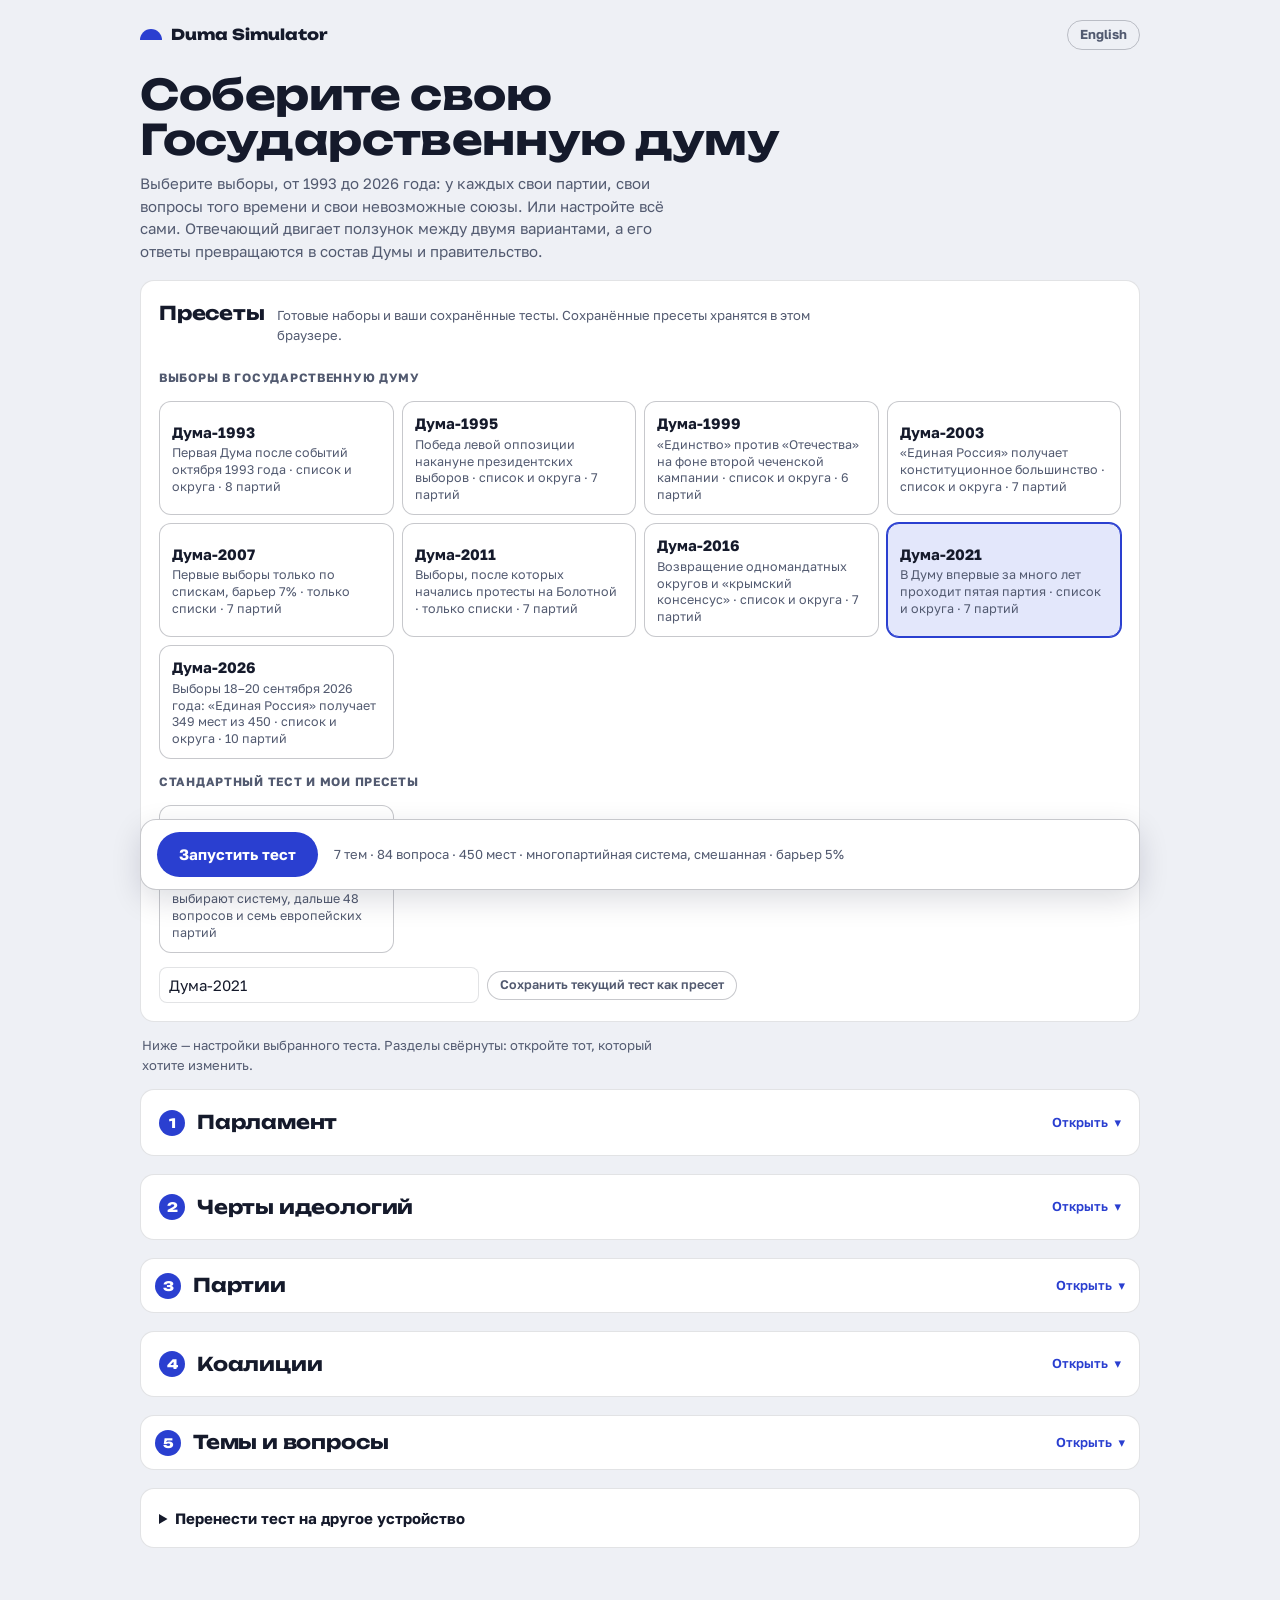
==== ru/index.html @ ae6814ba "Сделал работающую механику с сценариями коалиций" ====
<!DOCTYPE html>
<html lang="ru">
<head>
<meta charset="UTF-8">
<meta name="viewport" content="width=device-width, initial-scale=1">
<title>Duma Simulator — тест</title>
<meta name="description" content="Тест о Государственной думе: выборы 1993–2026 годов, партии, коалиции, правительство и состав Думы по вашим ответам.">
<!--redirect--><script>try{if(localStorage.getItem('duma-sim-lang')==='en')location.replace('../index.html');}catch(e){}</script><!--/redirect-->
<link rel="icon" type="image/svg+xml" href="../img/favicon.svg">
<link rel="icon" type="image/png" sizes="180x180" href="../img/icon-180.png">
<link rel="apple-touch-icon" href="../img/icon-180.png">
<link rel="preconnect" href="https://fonts.googleapis.com">
<link rel="preconnect" href="https://fonts.gstatic.com" crossorigin>
<link rel="stylesheet" href="https://fonts.googleapis.com/css2?family=Golos+Text:wght@400;500;600;700&family=Unbounded:wght@600;800&display=swap">
<link rel="stylesheet" href="../css/styles.css?v=30">
</head>
<body>

<div class="wrap">
  <div class="top">
    <div class="brand"><i></i>Duma Simulator</div>
    <div class="top-r">
      <button type="button" class="link" id="toBuild" hidden>← К настройкам теста</button>
      <!--lang--><a class="lang" href="../index.html" lang="en" onclick="try{localStorage.setItem('duma-sim-lang','en')}catch(e){}">English</a><!--/lang-->
    </div>
  </div>
  <main id="app"></main>
</div>

<script src="../vendor/d3.min.js?v=30"></script>
<script src="../vendor/d3-parliament.js?v=30"></script>
<script src="js/photos.js?v=30"></script>
<script src="js/logos.js?v=30"></script>
<script src="js/data.js?v=30"></script>
<script src="js/world.js?v=30"></script>
<script src="../js/map.js?v=30"></script>
<script src="js/future.js?v=30"></script>
<script src="../js/futmap.js?v=30"></script>
<script src="js/app.js?v=34"></script>
</body>
</html>
---- css/styles.css ----
/* Базовый сброс */
html{-webkit-text-size-adjust:100%}
body{margin:0}
img{max-width:100%}
[hidden]{display:none!important}

/* Layout: одна рабочая колонка 1040px; конструктор — пресеты и четыре пронумерованных шага, дальше тест идёт экран за экраном */
:root{
  --bg:#eef0f5; --surface:#ffffff; --sunk:#e5e8ef; --pend:#d3d8e3;
  --line:rgba(22,28,45,.12); --line2:rgba(22,28,45,.24);
  --ink:#151a2b; --ink2:#525a70; --ink3:#868da3;
  --accent:#2a3fd0; --accent-soft:#e3e7fb; --accent-mid:#b9c2f4; --on-accent:#ffffff;
  --accent2:#d9781a; --gold:#f2c230; --on-gold:#3a2c00; --up:#1f9d55; --down:#d64545;
  --wb-bg:#f8f9fa; --wb-fg:#202122; --wb-line:#a2a9b1; --wb-head:#eaecf0; --wb-link:#3366cc; --wb-mute:#54595d;
  --display:'Unbounded','Golos Text',system-ui,sans-serif;
  --body:'Golos Text',system-ui,-apple-system,'Segoe UI',sans-serif;
}
@media (prefers-color-scheme: dark){ :root:not([data-theme="light"]){
  --bg:#0f1220; --surface:#191d2e; --sunk:#232840; --pend:#31374f;
  --line:rgba(255,255,255,.09); --line2:rgba(255,255,255,.22);
  --ink:#e9ebf3; --ink2:#a3aabf; --ink3:#6b728b;
  --accent:#8f9dff; --accent-soft:#232b55; --accent-mid:#3a478c; --on-accent:#0f1220;
  --accent2:#f0a550; --gold:#ffd84d; --on-gold:#221a00; --up:#5fe39a; --down:#ff7b7b; color-scheme:dark } }
:root[data-theme="dark"]{
  --bg:#0f1220; --surface:#191d2e; --sunk:#232840; --pend:#31374f;
  --line:rgba(255,255,255,.09); --line2:rgba(255,255,255,.22);
  --ink:#e9ebf3; --ink2:#a3aabf; --ink3:#6b728b;
  --accent:#8f9dff; --accent-soft:#232b55; --accent-mid:#3a478c; --on-accent:#0f1220;
  --accent2:#f0a550; --gold:#ffd84d; --on-gold:#221a00; --up:#5fe39a; --down:#ff7b7b; color-scheme:dark }

*{box-sizing:border-box}
body{background:var(--bg);color:var(--ink);font:400 15px/1.5 var(--body)}
button,input,select,textarea{font:inherit;color:inherit}
:focus-visible{outline:2px solid var(--accent);outline-offset:2px;border-radius:6px}
h1,h2,h3{font-family:var(--display);text-wrap:balance;margin:0;letter-spacing:-.01em}
.wrap{max-width:1040px;margin:0 auto;padding-inline:20px;padding-block:20px 56px}
.top{display:flex;align-items:center;justify-content:space-between;gap:12px;flex-wrap:wrap;margin-bottom:22px}
.brand{font:800 15px var(--display);display:flex;align-items:center;gap:9px}
.top-r{display:flex;align-items:center;gap:6px 16px;flex-wrap:wrap}
.lang{font-size:13px;font-weight:700;color:var(--ink2);text-decoration:none;border:1px solid var(--line2);border-radius:999px;padding:4px 12px}
.lang:hover{color:var(--accent);border-color:var(--accent)}
.brand i{width:22px;height:11px;border-radius:22px 22px 0 0;background:var(--accent);display:block}
.dot{display:inline-block;width:10px;height:10px;border-radius:50%;margin-right:6px;flex-shrink:0}
.logo{display:inline-block;width:22px;height:22px;border-radius:6px;object-fit:contain;background:var(--wb-bg);border:2px solid var(--line2);margin-right:7px;vertical-align:-6px;flex-shrink:0}
.hint{font-size:13px;color:var(--ink2);margin:0;max-width:68ch}
.cta{border:0;border-radius:999px;background:var(--accent);color:var(--on-accent);font-weight:700;padding:11px 22px;cursor:pointer}
.cta:disabled{opacity:.35;cursor:default}
.cta.ghost{background:transparent;color:var(--accent);box-shadow:inset 0 0 0 1.5px var(--accent)}
.link{border:0;background:none;color:var(--ink2);font-weight:600;font-size:13.5px;cursor:pointer;padding:6px 0}
.link:hover{color:var(--accent)}
.link:disabled{opacity:.35;cursor:default}
.box{background:var(--surface);border:1px solid var(--line);border-radius:14px;padding:18px}
.stack{display:grid;gap:18px}

/* Зал (d3-parliament) */
.hemi svg{display:block;width:100%;height:auto;overflow:visible}
.hemi .seat{transition:fill .45s ease,opacity .3s}
.hemi .seat.dim{opacity:.13}
.hemi .big{fill:var(--ink);font:800 44px var(--display)}
.hemi .sm{fill:var(--ink2);font:500 17px var(--body)}

/* Конструктор */
.intro h1{font-size:clamp(26px,4.6vw,42px);line-height:1.08;margin-bottom:10px}
.intro p{color:var(--ink2);max-width:62ch;margin:0}
.step{display:grid;gap:14px}
.step>header{display:flex;align-items:baseline;gap:6px 12px;flex-wrap:wrap}
.step .num{font:800 13px var(--display);color:var(--on-accent);background:var(--accent);width:26px;height:26px;border-radius:50%;display:inline-flex;align-items:center;justify-content:center;flex-shrink:0;align-self:center}
.step h2{font-size:19px}
.presets{display:grid;grid-template-columns:repeat(auto-fill,minmax(190px,1fr));gap:8px}
.preset{position:relative;display:block;text-align:left;border:1.5px solid var(--line2);background:var(--surface);border-radius:12px;padding:10px 12px;cursor:pointer;min-width:0}
.preset:hover{border-color:var(--accent)}
.preset[aria-pressed="true"]{border-color:var(--accent);box-shadow:0 0 0 1px var(--accent);background:var(--accent-soft)}
.preset b{display:block;padding-right:18px}
.preset span{display:block;font-size:12.5px;color:var(--ink2);line-height:1.35;margin-top:2px}
.pwrap{position:relative;min-width:0;display:grid}
.pwrap .x{position:absolute;top:4px;right:4px;width:24px;height:24px;font-size:16px}
.psave{display:flex;gap:8px;flex-wrap:wrap;align-items:center}
.psave .in{flex:1;min-width:160px;max-width:320px}
.parl{display:grid;grid-template-columns:1.1fr .9fr;gap:28px;align-items:center}
.parl-form{display:grid;gap:16px;min-width:0}
.lbl{font-size:12px;font-weight:700;letter-spacing:.06em;text-transform:uppercase;color:var(--ink2);display:block;margin-bottom:6px}
.seats{display:flex;align-items:center;gap:14px}
.seats input[type=number]{width:108px;font:800 24px var(--display);padding:6px 10px;border:1.5px solid var(--line2);border-radius:10px;background:var(--surface);font-variant-numeric:tabular-nums}
.seats input[type=range]{flex:1;min-width:0;accent-color:var(--accent)}
.chips{display:flex;flex-wrap:wrap;gap:6px}
.chip{border:1px solid var(--line2);background:var(--surface);border-radius:999px;padding:4px 12px;font-size:12.5px;font-weight:600;cursor:pointer;color:var(--ink2);display:inline-flex;align-items:center}
.chip:hover,.chip[aria-pressed="true"]{border-color:var(--accent);color:var(--accent)}
.chip[aria-pressed="true"]{background:var(--accent-soft)}
.sys{border:0;padding:0;margin:0;display:grid;grid-template-columns:repeat(auto-fit,minmax(170px,1fr));gap:8px;min-width:0}
.sys label{position:relative;display:block;border:1.5px solid var(--line2);border-radius:12px;padding:10px 12px;cursor:pointer;background:var(--surface)}
.sys input[type=radio],.sys input[type=checkbox]{position:absolute;opacity:0}
.sys label:has(input:checked){border-color:var(--accent);box-shadow:0 0 0 1px var(--accent);background:var(--accent-soft)}
.sys label:has(input:focus-visible){outline:2px solid var(--accent);outline-offset:2px}
.sys label:has(input:disabled){opacity:.45;cursor:default}
.sys b{display:block;font-weight:700;margin-bottom:2px;line-height:1.25}
.sys span{font-size:12.5px;color:var(--ink2);line-height:1.4;display:block}
.parl-fig{margin:0;min-width:0}
.parl-leg{display:flex;flex-wrap:wrap;justify-content:center;gap:4px 16px;font-size:12.5px;color:var(--ink2);margin-top:8px}
.parl-leg b{color:var(--ink);font-variant-numeric:tabular-nums}
.ring{display:inline-block;width:10px;height:10px;border-radius:50%;border:3px solid var(--accent2);margin-right:6px}
.note{font-size:12.5px;color:var(--ink2);background:var(--sunk);border-radius:8px;padding:8px 11px}

.rows{display:grid;gap:6px}
.in{width:100%;min-width:0;border:1px solid var(--line);border-radius:8px;background:var(--surface);padding:6px 9px}
.in:hover{border-color:var(--line2)}
textarea.in{resize:vertical;line-height:1.35;display:block}
input[type=color]{width:34px;height:32px;padding:2px;border:1px solid var(--line2);border-radius:8px;background:var(--surface);cursor:pointer}
.x{border:0;background:none;color:var(--ink3);cursor:pointer;font-size:18px;line-height:1;width:30px;height:30px;border-radius:8px}
.x:hover{color:var(--down);background:var(--sunk)}
.x:disabled{opacity:.3;cursor:default}
.add{justify-self:start;border:1px dashed var(--line2);background:none;border-radius:8px;padding:6px 12px;font-size:13px;font-weight:600;color:var(--ink2);cursor:pointer}
.add:hover{color:var(--accent);border-color:var(--accent)}
.card{border:1px solid var(--line);border-radius:12px;background:var(--surface)}
.card>summary{cursor:pointer;padding:11px 14px;display:flex;align-items:center;gap:6px;font-weight:700}
.card>summary small{margin-left:auto;font-weight:500;color:var(--ink2);font-size:12.5px;white-space:nowrap}
.c-body{padding:4px 14px 14px;display:grid;gap:12px}
.c-body:empty{display:none}
.f-f{display:grid;grid-template-columns:34px minmax(120px,1fr) 2fr 30px;gap:8px;align-items:center}
.f-logo{display:flex;align-items:center;gap:10px;flex-wrap:wrap;font-size:13px;color:var(--ink2)}
.f-logo .logo{width:44px;height:44px;border-radius:10px;margin:0}
.f-logo .ph{width:44px;height:44px;border-radius:10px;border:1px dashed var(--line2);display:inline-flex;align-items:center;justify-content:center;font-size:11px;color:var(--ink3)}
.f-logo input[type=file]{font-size:12.5px;max-width:100%}
.tg{display:grid;grid-template-columns:110px 1fr;gap:8px;align-items:start}
.tg>span{font-size:11.5px;font-weight:700;letter-spacing:.05em;text-transform:uppercase;color:var(--ink3);padding-top:5px}
.tchip{border:1px solid var(--line2);background:var(--surface);border-radius:999px;padding:3px 10px;font-size:12.5px;font-weight:600;color:var(--ink2);cursor:pointer;display:inline-flex;align-items:center;gap:5px}
.tchip small{font-size:11px;font-weight:500;opacity:.85}
.tchip[data-l="1"]{background:var(--accent-soft);color:var(--ink);border-color:var(--accent-mid)}
.tchip[data-l="2"]{background:var(--accent-mid);color:var(--ink);border-color:var(--accent)}
.tchip[data-l="3"]{background:var(--accent);color:var(--on-accent);border-color:var(--accent)}
span.tchip{cursor:default}
.tchip .rm{border:0;background:none;color:inherit;cursor:pointer;padding:0 0 0 2px;font-size:14px;line-height:1}
.t-f{display:grid;grid-template-columns:34px 1.2fr 1fr 1fr 30px;gap:8px;align-items:center}
.q{border-top:1px solid var(--line);padding-top:12px;display:grid;gap:8px}
.q.off .q-ab,.q.off .q-t,.q.off .q-ax{opacity:.45}
.q-head{display:grid;grid-template-columns:22px 1fr 30px;gap:8px;align-items:center}
.q-head input[type=checkbox]{width:18px;height:18px;accent-color:var(--accent)}
.q-t{font-weight:700}
.q-ab{display:grid;grid-template-columns:1fr 1fr;gap:10px;padding-left:30px}
.opt{display:grid;gap:6px;min-width:0;align-content:start}
.opt label{display:grid;grid-template-columns:16px 1fr;gap:6px;align-items:start;font:800 12px var(--display);color:var(--ink3)}
.opt label span{padding-top:9px}
.trs{display:flex;flex-wrap:wrap;gap:5px;align-items:center;padding-left:22px}
.tsel{width:auto;max-width:150px;padding:3px 6px;font-size:12.5px;border-radius:999px;color:var(--ink2)}
.q-ax{padding-left:30px;display:grid;grid-template-columns:1fr auto;gap:10px;align-items:center;font-size:12px;color:var(--ink2)}
.q-ax svg{display:block;width:100%;height:auto}
.q-ax .in{width:auto;font-size:12.5px;padding:3px 6px}
.launch{position:sticky;bottom:calc(10px + env(safe-area-inset-bottom,0px));z-index:5;display:flex;align-items:center;gap:8px 16px;flex-wrap:wrap;background:var(--surface);border:1px solid var(--line2);border-radius:16px;padding:12px 16px;box-shadow:0 10px 30px rgba(10,14,40,.14)}
.launch span{font-size:13px;color:var(--ink2);flex:1;min-width:150px}
.io textarea{width:100%;min-height:120px;font:12px/1.4 ui-monospace,Consolas,monospace;margin:8px 0}
.io summary{cursor:pointer;font-weight:700}
.io .r{display:flex;gap:8px 14px;flex-wrap:wrap;align-items:center}

/* Приоритеты и вердикт о системе */
.narrow{max-width:720px;margin:0 auto}
.narrow h2,.res h2{font-size:clamp(24px,4vw,36px);line-height:1.1;margin-bottom:8px}
.lead{color:var(--ink2);margin:0 0 16px;max-width:60ch}
.lead b{color:var(--ink)}
.pr{display:grid;grid-template-columns:1fr 64px;gap:8px 12px;align-items:center;background:var(--surface);border:1px solid var(--line);border-radius:12px;padding:10px 12px}
.pr.off .nm,.pr.off .st{opacity:.45}
.pr .nm{font-weight:700;line-height:1.2;min-width:0}
.pr .nm small{display:block;font-weight:500;font-size:12px;color:var(--ink2);margin-top:2px}
.pr .st{text-align:right;font:800 18px var(--display);font-variant-numeric:tabular-nums;line-height:1}
.pr .st small{display:block;font:600 10.5px var(--body);color:var(--ink3);margin-top:3px}
.seg{grid-column:1/-1;display:flex;gap:2px;background:var(--sunk);border-radius:10px;padding:3px}
.seg button{flex:1;min-width:0;border:0;background:none;border-radius:7px;padding:6px 2px;font-size:12.5px;font-weight:600;color:var(--ink2);cursor:pointer;white-space:nowrap;overflow:hidden;text-overflow:ellipsis}
.seg button[aria-checked="true"]{background:var(--accent);color:var(--on-accent)}
.seg button[data-l="0"][aria-checked="true"]{background:var(--ink3);color:var(--surface)}
.go{display:flex;align-items:center;gap:14px;flex-wrap:wrap;margin-top:18px}
.go span{font-size:13px;color:var(--ink2)}
.vd{display:grid;gap:8px;margin:0 0 14px}
.vd div{display:grid;grid-template-columns:minmax(0,1.3fr) 1fr 34px;gap:10px;align-items:center;font-size:13.5px}
.vd div.win{font-weight:700}
.vd i{display:block;height:8px;border-radius:4px;background:var(--pend);overflow:hidden}
.vd i b{display:block;height:100%;background:var(--ink3);border-radius:4px}
.vd .win i b{background:var(--accent)}
.vd em{font:800 13px var(--display);font-style:normal;text-align:right;font-variant-numeric:tabular-nums}

/* Вопрос */
.prog{display:flex;gap:3px;margin-bottom:22px}
.prog i{flex:1;height:5px;border-radius:3px;background:var(--pend)}
.prog i.gap{margin-left:7px}
.prog i.done{background:var(--accent)}
.prog i.skip{background:color-mix(in srgb,var(--accent) 35%,var(--pend))}
.prog i.cur{background:var(--ink2)}
.meta{display:flex;align-items:center;gap:8px 10px;flex-wrap:wrap;font-size:13px;color:var(--ink2);margin-bottom:12px}
.meta b{color:var(--ink);font-size:14px}
.pill{border-radius:999px;padding:2px 10px;background:var(--surface);border:1px solid var(--line2);font-weight:700;color:var(--ink);font-size:12px}
.pill.d{border-color:var(--accent2)}
.qtitle{font-size:clamp(22px,3.4vw,32px);line-height:1.15;margin-bottom:20px}
.poles{display:grid;grid-template-columns:1fr 1fr;gap:12px}
.pole{border:1.5px solid var(--line2);background:var(--surface);border-radius:12px;padding:12px 14px;line-height:1.4;font-weight:600;cursor:pointer;text-align:left;opacity:var(--o,1);transition:border-color .2s,opacity .2s;min-width:0}
.pole.r{text-align:right}
.pole em{display:block;font:800 12px var(--display);font-style:normal;color:var(--ink3);margin-bottom:3px}
.pole.on{border-color:var(--accent);box-shadow:0 0 0 1px var(--accent)}
.pole.on em{color:var(--accent)}
.track{position:relative;height:56px;margin:14px 18px 0;touch-action:none;cursor:pointer;user-select:none;-webkit-user-select:none}
.track .rail{position:absolute;left:0;right:0;top:25px;height:6px;border-radius:3px;background:var(--pend)}
.track .tick{position:absolute;top:21px;width:2px;height:14px;margin-left:-1px;background:var(--line2)}
.track .tick.c{background:var(--ink3);height:18px;top:19px}
.track .fill{position:absolute;top:25px;height:6px;border-radius:3px;background:var(--accent)}
.ball{position:absolute;top:10px;width:36px;height:36px;margin-left:-18px;border-radius:50%;background:var(--surface);border:3px solid var(--ink3);box-shadow:0 4px 14px rgba(0,0,0,.18);cursor:grab;outline:none;transition:border-color .2s,transform .15s}
.ball::after{content:"";position:absolute;inset:7px;border-radius:50%;background:var(--ink3)}
.track.set .ball{border-color:var(--accent)}
.track.set .ball::after{background:var(--accent)}
.ball:focus-visible{box-shadow:0 0 0 4px color-mix(in srgb,var(--accent) 35%,transparent),0 4px 14px rgba(0,0,0,.18)}
.track.drag .ball{cursor:grabbing;transform:scale(1.12)}
.track.anim .ball,.track.anim .fill{transition:left .25s ease,width .25s ease,border-color .2s}
.val{text-align:center;font-size:13.5px;font-weight:600;color:var(--ink2);min-height:20px;margin-top:2px}
.nav2{display:flex;align-items:center;gap:18px;flex-wrap:wrap;margin-top:22px}
.kbd{font-size:11.5px;color:var(--ink3);margin-top:12px}
@media (hover:none){.kbd{display:none}}

/* Табло */
.board h2{font-size:clamp(18px,3vw,26px);line-height:1.15}
.board h2 em{font-style:normal;color:var(--accent)}
.board .eyebrow{font-size:11px;font-weight:700;letter-spacing:.12em;text-transform:uppercase;color:var(--ink2)}
.bcols{display:grid;grid-template-columns:1.05fr .95fr;gap:28px;align-items:center;margin-top:14px}
.bcols>*{min-width:0}
.sb{position:relative}
.sr{position:absolute;left:0;right:0;height:40px;display:grid;grid-template-columns:22px 1fr 54px 44px;gap:10px;align-items:center;padding:0 10px 0 8px;border-radius:9px;background:var(--sunk);border-left:4px solid var(--c);transition:top .8s cubic-bezier(.2,.8,.2,1)}
.sr.maj{box-shadow:0 0 0 2px var(--gold)}
.sr .rk{font:800 13px var(--display);color:var(--ink2);text-align:center}
.sr .nm{min-width:0}
.sr .nm b{display:block;font-size:13.5px;white-space:nowrap;overflow:hidden;text-overflow:ellipsis;line-height:1.2}
.sr .nm .logo{width:16px;height:16px;border-width:1px;border-radius:4px;margin-right:5px;vertical-align:-3px}
.sr .bar{display:block;position:relative;height:4px;border-radius:2px;background:var(--pend);margin-top:4px}
.sr .bar span{position:absolute;left:0;top:0;bottom:0;border-radius:2px;background:var(--c);transition:width .7s ease}
.sr .bar em{position:absolute;left:70%;top:-3px;bottom:-3px;width:2px;background:var(--ink3)}
.sr .pts{justify-self:center;font:800 12px var(--display);color:var(--on-gold);background:var(--gold);border-radius:7px;padding:3px 6px;min-width:40px;text-align:center;opacity:0;transform:scale(.4);transition:opacity .25s,transform .4s cubic-bezier(.3,1.6,.5,1)}
.sr .pts.show{opacity:1;transform:none}
.sr .pts.zero{background:var(--pend);color:var(--ink2)}
.sr .pts.neg{background:var(--down);color:var(--surface)}
.sr .tot{text-align:right;font:800 17px var(--display);font-variant-numeric:tabular-nums}
.msg{min-height:22px;margin:10px 0 0;font-weight:700;text-align:center}
.bfoot{display:flex;justify-content:space-between;gap:10px;flex-wrap:wrap;margin-top:12px;font-size:12px;color:var(--ink2)}
.bnav{display:flex;align-items:center;justify-content:space-between;gap:12px;flex-wrap:wrap;margin-top:16px}

/* Результат */
.main{display:grid;grid-template-columns:1.1fr .9fr;gap:32px;align-items:center}
.main>*{min-width:0}
.leg{display:grid;gap:2px}
.row{display:grid;grid-template-columns:auto minmax(0,1.5fr) 1fr auto;gap:8px;align-items:center;border:0;background:none;text-align:left;padding:7px 6px;border-radius:8px;cursor:pointer;font-size:13.5px}
.row:hover,.row[aria-pressed="true"]{background:var(--sunk)}
.row .dot,.row .logo{margin:0}
.row b{white-space:nowrap;overflow:hidden;text-overflow:ellipsis}
.row .bar{height:8px;border-radius:4px;background:var(--pend);overflow:hidden}
.row .bar span{display:block;height:100%;border-radius:4px;transition:width .5s}
.row .n{text-align:right;font:800 13px var(--display);font-variant-numeric:tabular-nums;white-space:nowrap}
.row .n small{font:500 11px var(--body);color:var(--ink2);margin-right:6px}
.row.zero{opacity:.45}
.desc{font-size:13px;color:var(--ink2);background:var(--sunk);border-radius:8px;padding:9px 11px;margin-top:8px;min-height:40px}
.desc b{color:var(--ink)}
.box h3{font-size:15px;margin-bottom:4px}
.box .hint{margin-bottom:10px}
.coal{display:grid;grid-template-columns:repeat(auto-fit,minmax(240px,1fr));gap:8px}
.co{border:1px solid var(--line2);border-radius:10px;padding:9px 11px;min-width:0}
.co .t{display:flex;justify-content:space-between;align-items:baseline;gap:8px;font-size:13px;font-weight:700}
.co .t em{font:800 14px var(--display);font-style:normal;color:var(--accent)}
.co .bar{position:relative;display:flex;height:10px;border-radius:5px;overflow:hidden;background:var(--pend);margin-top:7px}
.co .bar span{display:block;height:100%}
.co .bar em{position:absolute;top:-2px;bottom:-2px;width:2px;background:var(--ink);opacity:.7}
.ths{display:grid;grid-template-columns:1fr 1fr;gap:6px 22px}
.tr{display:grid;grid-template-columns:1fr 60px;gap:5px 10px;align-items:center;padding:8px;border-radius:10px;border:1px solid transparent;cursor:pointer;min-width:0}
.tr:hover,.tr[aria-pressed="true"]{background:var(--sunk)}
.tr[aria-pressed="true"]{border-color:var(--line2)}
.tr .nm{font-weight:700;font-size:13.5px;min-width:0}
.tr .n{text-align:right;font:800 15px var(--display);font-variant-numeric:tabular-nums}
.tr .tb{grid-column:1/-1;display:flex;height:10px;border-radius:5px;overflow:hidden;background:var(--pend)}
.tr .tb i{display:block;height:100%}
.tr.na{opacity:.5;cursor:default}
.strips{display:grid;grid-template-columns:1fr 1fr;gap:10px 14px;align-items:start}
.strip{background:var(--sunk);border-radius:12px;padding:10px 12px 6px;min-width:0}
.strip .l{display:flex;justify-content:space-between;gap:8px;font-size:11.5px;color:var(--ink2)}
.strip .l b{color:var(--ink);font-size:12px;text-align:center}
.strip svg{display:block}
.fleg{display:flex;flex-wrap:wrap;gap:4px 12px;font-size:11.5px;color:var(--ink2);margin-bottom:10px}
.fleg .dot{width:8px;height:8px;margin-right:4px}
.you{background:var(--surface);box-shadow:inset 0 0 0 2px var(--ink)}
.qd summary{cursor:pointer;font-size:11.5px;font-weight:600;color:var(--accent);width:max-content;padding:2px 0}
.qd[open]{background:var(--surface);border-radius:10px;padding:4px 10px 6px;margin:4px -4px 6px}
.qr{padding:8px 0;border-top:1px solid var(--line)}
.qr .h{display:flex;justify-content:space-between;align-items:center;gap:8px;font-size:12.5px;flex-wrap:wrap}
.near{display:inline-flex;align-items:center;padding:3px 10px 3px 8px;border-radius:999px;font-size:11.5px;font-weight:700;background:color-mix(in srgb,var(--c) 14%,var(--surface));border:1px solid color-mix(in srgb,var(--c) 50%,transparent)}
.near small{font-size:10.5px;font-weight:500;color:var(--ink2);margin-right:6px}
.near .dot{width:8px;height:8px;margin-right:5px;background:var(--c)}
.near.off{font-weight:500;color:var(--ink3);background:var(--sunk);border-color:var(--line)}
.qr .ab{display:flex;justify-content:space-between;gap:12px;font-size:10.5px;line-height:1.35;color:var(--ink3)}
.qr .ab span{max-width:48%}
.qr .ab span+span{text-align:right}
.acts{display:flex;flex-wrap:wrap;gap:10px}
/* Мир вокруг Думы: карта, законопроекты */
#presbox:empty,#mapbox:empty,#billbox:empty{display:none}
.co .bar em.cm{background:var(--accent2);opacity:1}
.mapgrid{display:grid;grid-template-columns:1.6fr 1fr;gap:20px;align-items:start}
.mapgrid>*{min-width:0}
.rumap svg{display:block;width:100%;height:auto}
.rumap .rg{stroke:var(--surface);stroke-width:.7;cursor:pointer;transition:opacity .2s}
.rumap .rg:hover{opacity:.75}
.rumap .rg.sel{stroke:var(--ink);stroke-width:2}
.rumap .rg.city{stroke:var(--ink);stroke-width:1.2}
.bill{border-top:1px solid var(--line);padding:12px 0 4px}
.bill .h{display:flex;justify-content:space-between;align-items:center;gap:10px;flex-wrap:wrap;margin-bottom:2px}
.bill .hint{margin:4px 0;max-width:none}
.pill.ok{border-color:var(--up);color:var(--up)}
.pill.bad{border-color:var(--down);color:var(--down)}
.vbar{position:relative;display:flex;height:12px;border-radius:6px;background:var(--pend);margin:8px 0 4px}
.vbar span{display:block;height:100%}
.vbar .y{background:var(--up);border-radius:6px 0 0 6px}
.vbar .a{background:var(--ink3)}
.vbar .n{background:var(--down)}
.vbar em{position:absolute;top:-3px;bottom:-3px;width:2px;background:var(--ink)}
.vnum{display:flex;flex-wrap:wrap;gap:4px 16px;font-size:12.5px;color:var(--ink2);font-variant-numeric:tabular-nums}
.vnum b{color:var(--ink)}
.bvs{display:grid;gap:2px;font-size:12.5px;color:var(--ink2);margin:6px 0 2px}
.bvs .dot{width:8px;height:8px;margin:0 4px 0 2px}
@media (max-width:820px){.mapgrid{grid-template-columns:1fr}}
.cmp svg{display:block;width:100%;max-width:440px;height:auto;margin:0 auto}
.cmp .ax{font:600 10.5px var(--body);fill:var(--ink2);letter-spacing:.03em}
.cmp .lb{font:500 10.5px var(--body);fill:var(--ink)}
.cmp .lb.you{font-weight:700}
.chip:disabled{opacity:.4;cursor:default}
.chip.veto[aria-pressed="true"]{border-color:var(--down);color:var(--down);background:color-mix(in srgb,var(--down) 12%,var(--surface))}
.coed{display:grid;gap:6px;padding:10px 0;border-top:1px solid var(--line)}
.chk{display:flex;gap:8px;align-items:flex-start;font-size:13.5px;margin-top:6px}
.chk input{width:18px;height:18px;accent-color:var(--accent);flex-shrink:0}
.co .t small{display:block;font-weight:500;font-size:12px;color:var(--ink2);margin-top:1px}
.chip .logo{width:16px;height:16px;border-width:1px;border-radius:4px;margin-right:5px;vertical-align:0}
.cab-row{display:grid;grid-template-columns:26px minmax(0,1.2fr) minmax(0,1fr) minmax(0,1fr);gap:10px;align-items:center;padding:8px 0 8px 10px;border-top:1px solid var(--line);border-left:4px solid var(--c)}
.cab-row .rk{font:800 12px var(--display);color:var(--ink3);text-align:center}
.cab-row .nm{min-width:0}
.cab-row .nm small{display:block;font-size:12px;color:var(--ink2)}
.cab-row .nm small.who{font-size:13.5px;color:var(--ink)}
@media (max-width:820px){.cab-row{grid-template-columns:26px minmax(0,1fr)}.cab-row select{grid-column:2}}
.ppl{display:grid;gap:6px;min-width:0}
.pp{display:grid;grid-template-columns:30px minmax(0,1.3fr) minmax(0,1fr) auto auto 30px;gap:8px;align-items:center}
.ava{width:40px;height:50px;object-fit:cover;object-position:50% 20%;border-radius:6px;border:1px solid var(--line2);background:var(--sunk);float:left;margin-right:10px}
.ava.sm{width:30px;height:38px;float:none;margin:0;display:block}
.chip.up{cursor:pointer}
#credits p{margin:3px 0;font-size:11.5px;overflow-wrap:anywhere}
#credits summary{cursor:pointer}
@media (max-width:820px){.pp{grid-template-columns:30px minmax(0,1fr) auto 30px}.pp select{grid-column:2/-1;grid-row:2}}
.wb-ph.pic{background:var(--wb-bg)}
.wb-ph.pic img{width:100%;height:100%;object-fit:cover;object-position:50% 20%;max-width:none;max-height:none}
/* Викибокс: намеренно один и тот же светлый вид в обеих темах, как на странице Википедии */
.wb{width:100%;max-width:440px;margin:0 auto;border:1px solid var(--wb-line);border-collapse:collapse;background:var(--wb-bg);color:var(--wb-fg);font:12.5px/1.45 sans-serif;table-layout:fixed}
.wb th,.wb td{padding:3px 5px;vertical-align:top;text-align:center;overflow-wrap:anywhere}
.wb th[scope=row]{text-align:left;font-weight:700;width:26%}
.wb .wb-left{text-align:left}
.wb .wb-title{font-size:14.5px;background:var(--wb-head);padding:7px 5px}
.wb .wb-title div{font-weight:400;font-size:12px}
.wb-nav{display:grid;grid-template-columns:1fr auto 1fr;gap:8px}
.wb-nav span{color:var(--wb-link)}
.wb-nav span:first-child{text-align:left}
.wb-nav span:last-child{text-align:right}
.wb .wb-sub{font-weight:700;border-bottom:1px solid var(--wb-line);padding-bottom:7px}
.wb .wb-hr{border-bottom:1px solid var(--wb-line);padding:0;height:4px}
.wb-ph{width:62px;height:78px;margin:5px auto 0;display:flex;align-items:center;justify-content:center;border:1px solid var(--wb-line)}
.wb-ph img{max-width:100%;max-height:100%;background:var(--wb-bg);padding:3px}
.wb-ph.pic img{padding:0}
.wb-ph span{color:var(--wb-bg);font:700 17px sans-serif;text-shadow:0 1px 2px rgba(0,0,0,.65)}
.wb-pn{font-weight:700}
.wb-pn i{display:block;height:5px;margin:0 auto 3px;width:80%;border:1px solid var(--wb-line)}
.wb-cap{font-size:11.5px;color:var(--wb-mute);padding-bottom:4px}
.wb .hemi{max-width:300px;margin:6px auto 0}
.det{font-size:13.5px;color:var(--ink2)}
.det summary{cursor:pointer;font-weight:700;color:var(--ink)}
.det p{margin:8px 0;max-width:72ch}
.foot{font-size:12px;color:var(--ink3);margin-top:28px;max-width:80ch}
.foot a{color:var(--ink2)}

@media (max-width:820px){
  .parl,.bcols,.main{grid-template-columns:1fr;gap:16px}
  .parl-fig{order:-1;max-width:420px;margin:0 auto;width:100%}
  .ths,.strips,.q-ab{grid-template-columns:1fr}
  .f-f{grid-template-columns:34px 1fr 30px}
  .f-f .fd{grid-column:1/-1}
  .t-f{grid-template-columns:34px 1fr 30px}
  .t-f .tp{grid-column:1/-1}
  .tg{grid-template-columns:1fr;gap:4px}
  .q-ab,.q-ax{padding-left:0}
  .q-ax{grid-template-columns:1fr}
  .bcols .hemi{max-width:320px;margin:0 auto;width:100%}
  .pole{font-size:14px;padding:10px 11px}
}
@media (prefers-reduced-motion:reduce){ .hemi .seat,.sr,.sr .bar span,.sr .pts,.row .bar span,.ball,.track.anim .ball,.track.anim .fill{transition:none} }

/* Карточка «Россия будущего» */
.fut-card{border:1px solid var(--line2);border-top:5px solid var(--fc);border-radius:12px;padding:16px;margin-top:12px;background:var(--surface)}
.fut-head{display:flex;align-items:center;gap:14px;margin-bottom:14px}
.fut-flag{width:96px;height:64px;flex-shrink:0;border:1px solid var(--line2);border-radius:4px;display:block}
.fut-head small,.fut-lead small{display:block;font-size:12px;color:var(--ink2);text-transform:uppercase;letter-spacing:.04em}
.fut-head b{font:800 22px/1.15 var(--display);display:block;overflow-wrap:anywhere}
.fut-body{display:grid;grid-template-columns:minmax(0,1fr) minmax(0,1.1fr);gap:18px;align-items:start}
.fut-lead{display:flex;align-items:center;gap:12px;margin-bottom:12px}
.fut-lead .wb-ph{margin:0;flex-shrink:0;color:#fff;font-weight:700}
.fut-lead b{font-size:17px}
.fut-info dl{margin:0;display:grid;gap:9px}
.fut-info dt{font-size:12px;color:var(--ink2);text-transform:uppercase;letter-spacing:.04em}
.fut-info dd{margin:2px 0 0;font-weight:600;overflow-wrap:anywhere}
.fut-mono{display:inline-flex;align-items:center;justify-content:center;min-width:22px;height:22px;padding:0 4px;border-radius:6px;color:#fff;font:800 10px var(--display);margin-right:7px;vertical-align:-5px;box-shadow:0 0 0 1px var(--line2)}
.fut-vis{display:grid;gap:10px}
.fut-vis figure{margin:0}
.fut-vis figcaption{font-size:12px;color:var(--ink2);text-align:center;margin-top:2px}
.fut-map{width:100%;height:auto;display:block}
.fut-map use{stroke:var(--ink3);stroke-width:.6;stroke-opacity:.55}
.fut-map .off{fill:var(--line2)}
.fut-t{margin:14px 0 0;font-size:14.5px}
@media (max-width:640px){ .fut-body{grid-template-columns:1fr} .fut-head b{font-size:19px} }

/* Сворачиваемые разделы настройки теста */
details.sec{display:block}
.sec>summary{display:flex;align-items:center;gap:12px;cursor:pointer;list-style:none}
.sec>summary::-webkit-details-marker{display:none}
.sec>summary h2{font-size:19px;margin:0}
.sec-t{margin-left:auto;font-size:13px;font-weight:600;color:var(--accent);white-space:nowrap}
.sec-t::after{content:"▾";display:inline-block;margin-left:6px;transition:transform .15s}
.sec[open]>summary .sec-t::after{transform:rotate(180deg)}
.sec .t-close,.sec[open] .t-open{display:none}
.sec[open] .t-close{display:inline}
.sec:not(.box)>summary{padding:12px 14px;border:1px solid var(--line);border-radius:14px;background:var(--surface)}
.sec-b{display:grid;gap:14px;margin-top:14px}
.sec-hint{margin:-4px 2px -4px}
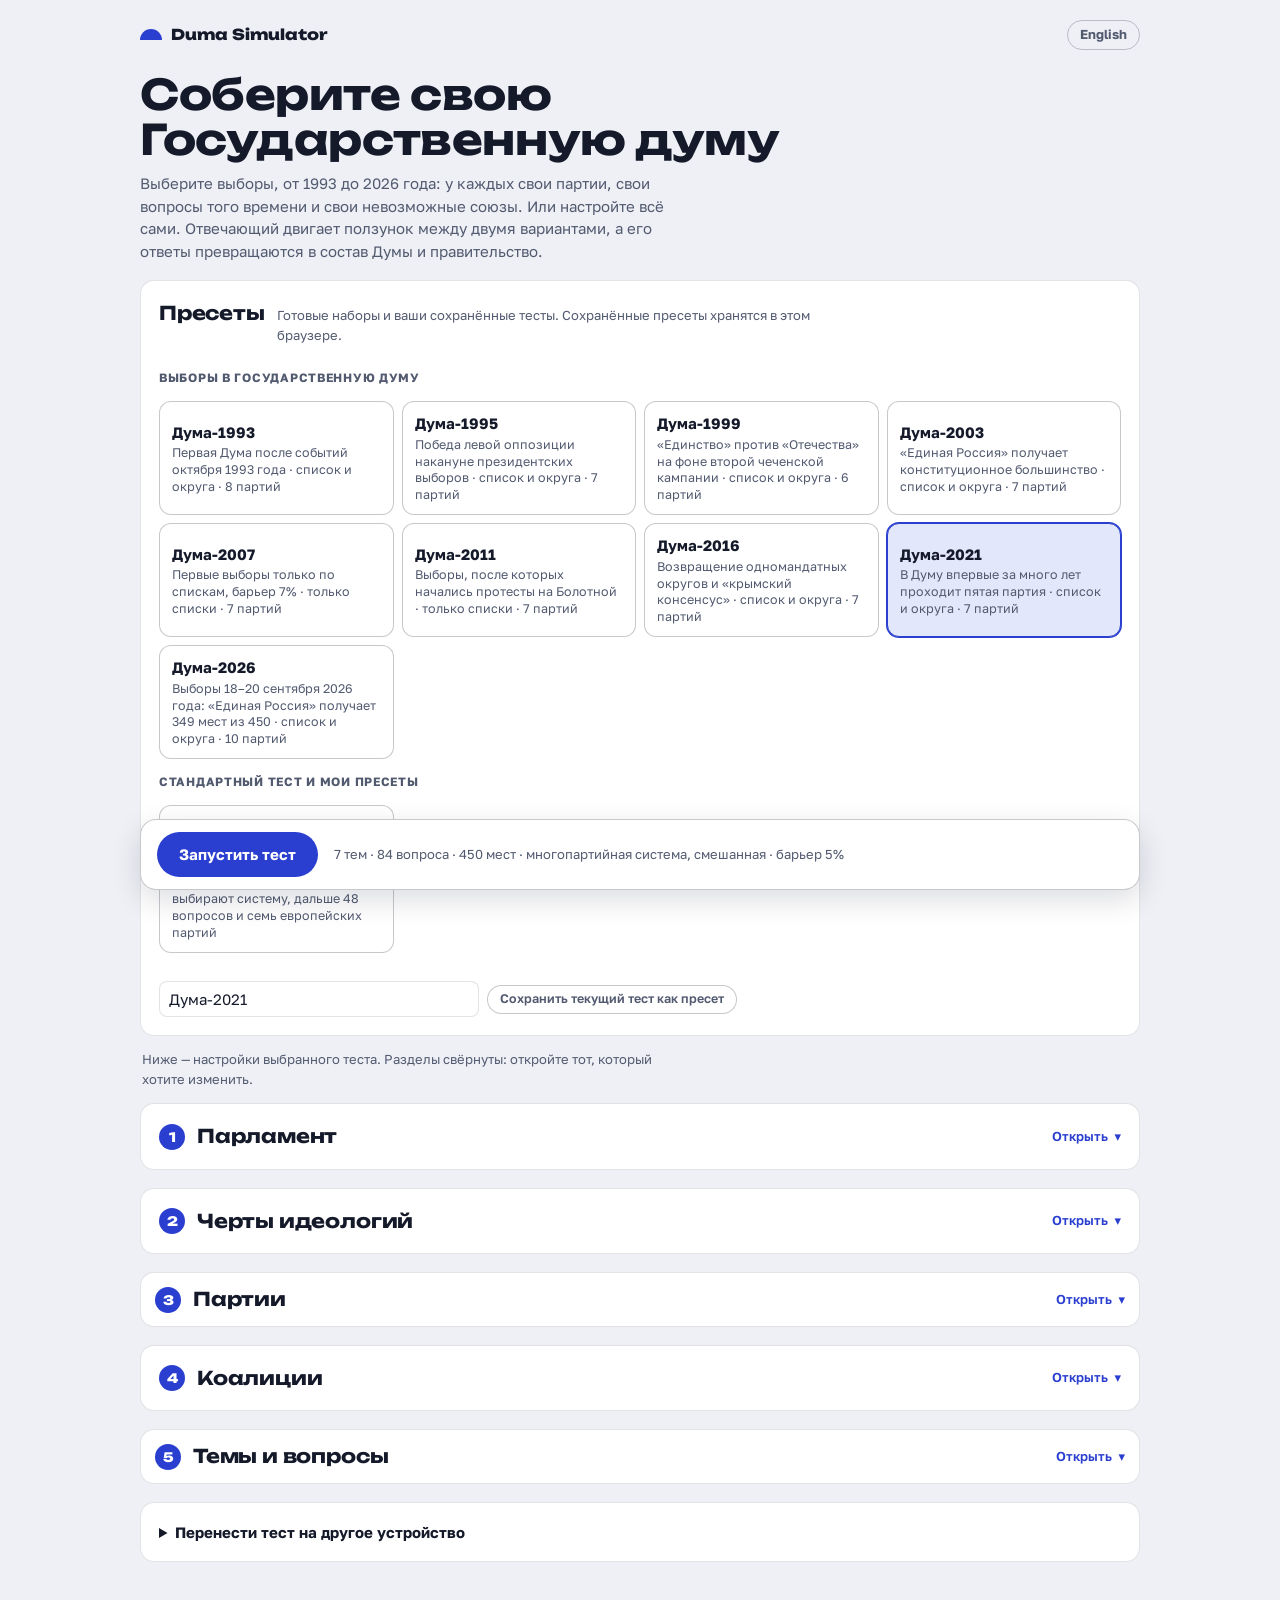
==== commit b26965a5: "Возможность загружать пресеты" ====
--- a/ru/index.html
+++ b/ru/index.html
@@ -12,7 +12,7 @@
 <link rel="preconnect" href="https://fonts.googleapis.com">
 <link rel="preconnect" href="https://fonts.gstatic.com" crossorigin>
 <link rel="stylesheet" href="https://fonts.googleapis.com/css2?family=Golos+Text:wght@400;500;600;700&family=Unbounded:wght@600;800&display=swap">
-<link rel="stylesheet" href="../css/styles.css?v=30">
+<link rel="stylesheet" href="../css/styles.css?v=32">
 </head>
 <body>
 
@@ -32,10 +32,11 @@
 <script src="js/photos.js?v=30"></script>
 <script src="js/logos.js?v=30"></script>
 <script src="js/data.js?v=30"></script>
+<script src="../presets/catalog.js?v=2"></script>
 <script src="js/world.js?v=30"></script>
 <script src="../js/map.js?v=30"></script>
 <script src="js/future.js?v=30"></script>
 <script src="../js/futmap.js?v=30"></script>
-<script src="js/app.js?v=34"></script>
+<script src="js/app.js?v=43"></script>
 </body>
 </html>
--- a/css/styles.css
+++ b/css/styles.css
@@ -113,6 +113,9 @@
 .card{border:1px solid var(--line);border-radius:12px;background:var(--surface)}
 .card>summary{cursor:pointer;padding:11px 14px;display:flex;align-items:center;gap:6px;font-weight:700}
 .card>summary small{margin-left:auto;font-weight:500;color:var(--ink2);font-size:12.5px;white-space:nowrap}
+.fam-order{display:grid;gap:2px;margin-left:6px;flex-shrink:0}
+.fam-move{width:26px;height:20px;padding:0;border:1px solid var(--line);border-radius:5px;background:var(--surface);color:var(--ink2);font-size:13px;line-height:1;cursor:pointer}
+.fam-move:hover{border-color:var(--accent);color:var(--accent);background:var(--accent-soft)}
 .c-body{padding:4px 14px 14px;display:grid;gap:12px}
 .c-body:empty{display:none}
 .f-f{display:grid;grid-template-columns:34px minmax(120px,1fr) 2fr 30px;gap:8px;align-items:center}
@@ -251,6 +254,7 @@
 .desc{font-size:13px;color:var(--ink2);background:var(--sunk);border-radius:8px;padding:9px 11px;margin-top:8px;min-height:40px}
 .desc b{color:var(--ink)}
 .box h3{font-size:15px;margin-bottom:4px}
+.box h3.coalition-title{text-align:center;font-size:22px;line-height:1.2;margin:0 0 12px;font-weight:800}
 .box .hint{margin-bottom:10px}
 .coal{display:grid;grid-template-columns:repeat(auto-fit,minmax(240px,1fr));gap:8px}
 .co{border:1px solid var(--line2);border-radius:10px;padding:9px 11px;min-width:0}
@@ -320,6 +324,10 @@
 .cmp .lb.you{font-weight:700}
 .chip:disabled{opacity:.4;cursor:default}
 .chip.veto[aria-pressed="true"]{border-color:var(--down);color:var(--down);background:color-mix(in srgb,var(--down) 12%,var(--surface))}
+.coal-member{display:grid;gap:1px;text-align:left;line-height:1.15}
+.coal-member small{font-size:10px;font-weight:500;color:var(--ink2)}
+.coal-member[data-state="optional"]{background:color-mix(in srgb,#67bfff 18%,var(--surface));border-color:color-mix(in srgb,#67bfff 48%,var(--line2));color:color-mix(in srgb,#267cad 85%,var(--ink))}
+.coal-member[data-state="optional"] small{color:inherit;opacity:.8}
 .coed{display:grid;gap:6px;padding:10px 0;border-top:1px solid var(--line)}
 .chk{display:flex;gap:8px;align-items:flex-start;font-size:13.5px;margin-top:6px}
 .chk input{width:18px;height:18px;accent-color:var(--accent);flex-shrink:0}
